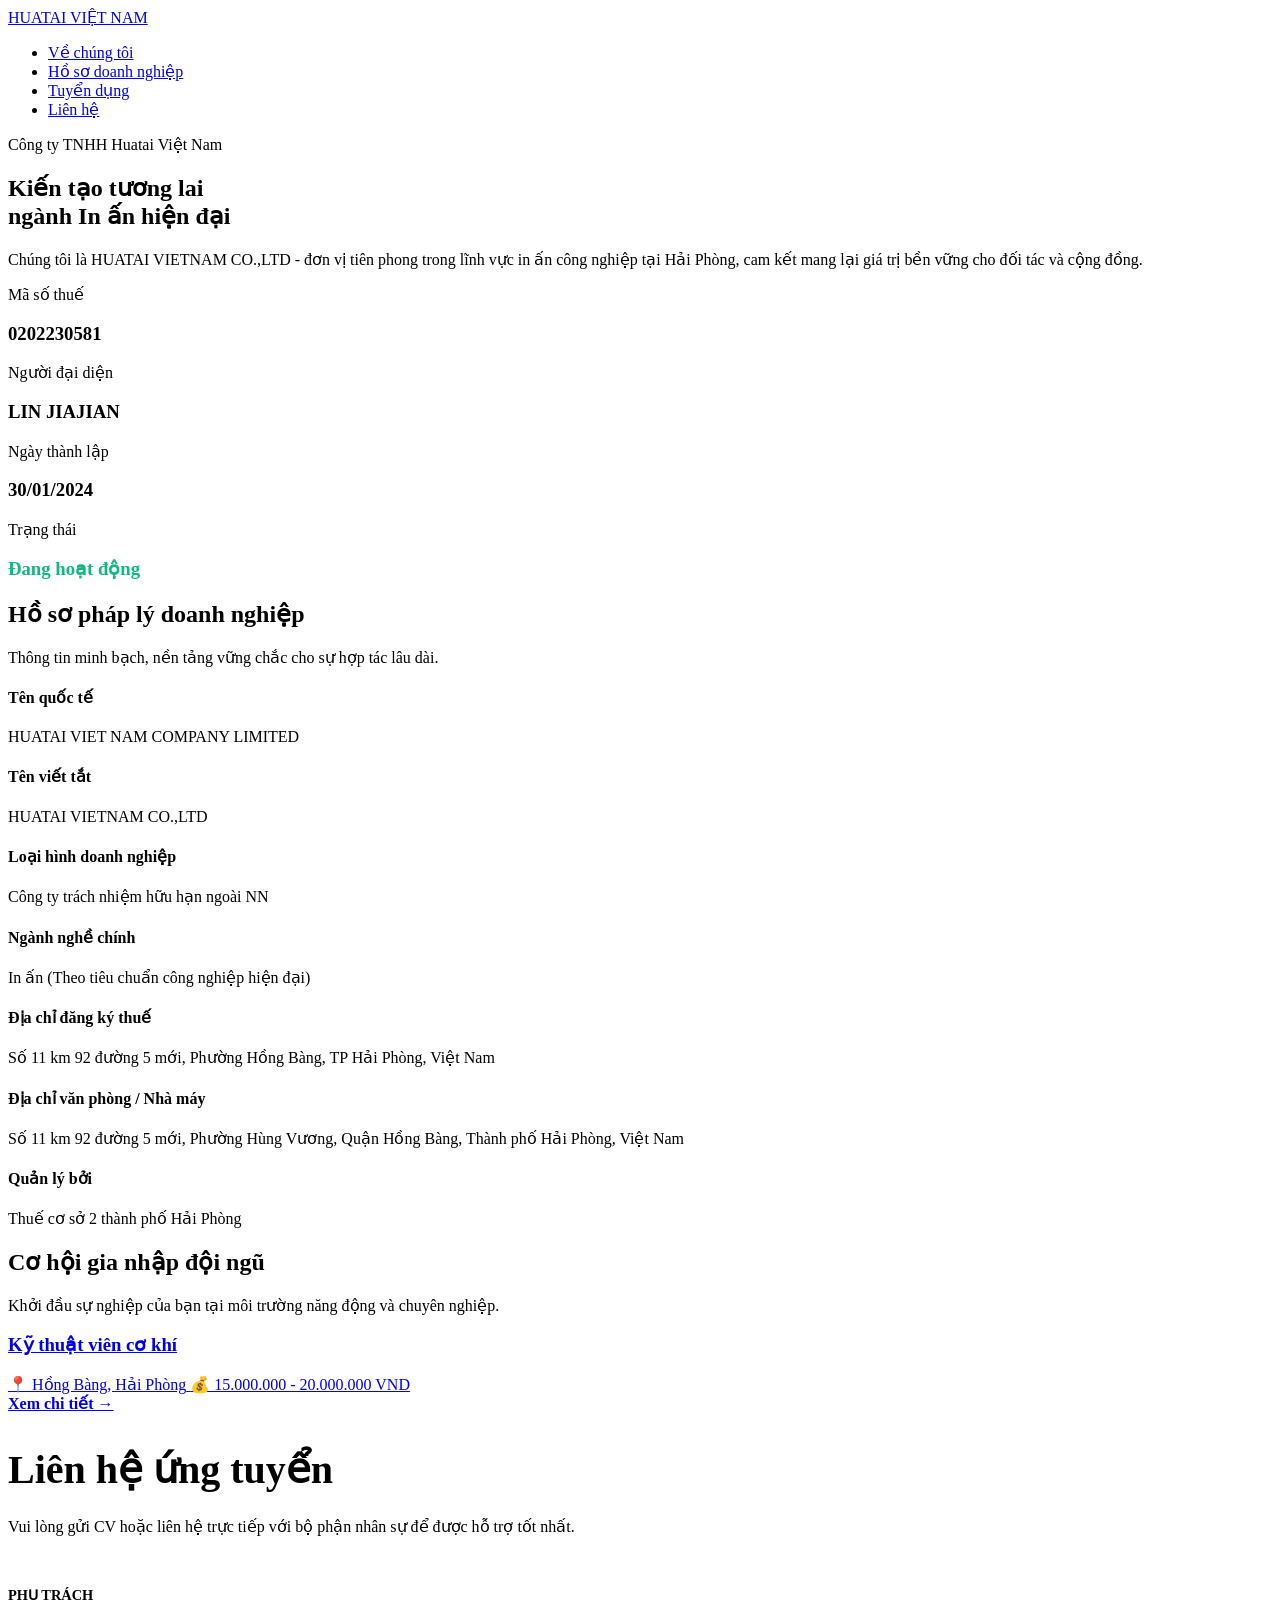
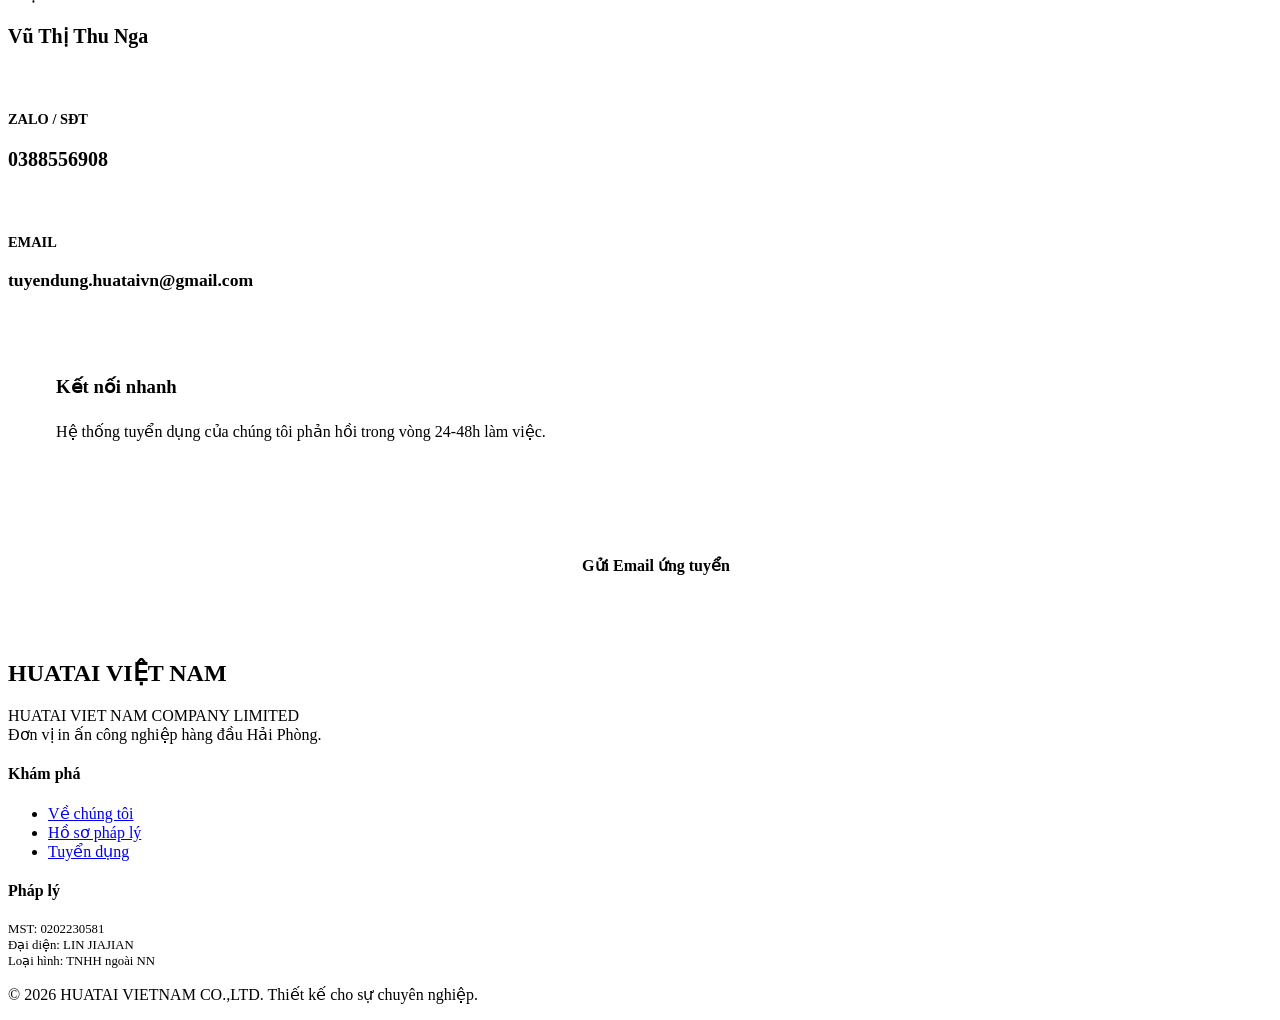
==== index.html @ b6179d38 "Add files via upload" ====
<!DOCTYPE html>
<html lang="vi">
<head>
    <meta charset="UTF-8">
    <meta name="viewport" content="width=device-width, initial-scale=1.0">
    <title>HUATAI VIỆT NAM | Công nghệ In ấn & Tuyển dụng</title>
    <link rel="stylesheet" href="assets/css/style.css">
</head>
<body>
    <header>
        <div class="container">
            <nav>
                <a href="index.html" class="logo">HUATAI VIỆT NAM</a>
                <ul class="nav-links">
                    <li><a href="#about">Về chúng tôi</a></li>
                    <li><a href="#profile">Hồ sơ doanh nghiệp</a></li>
                    <li><a href="#careers">Tuyển dụng</a></li>
                    <li><a href="#contact">Liên hệ</a></li>
                </ul>
            </nav>
        </div>
    </header>

    <main>
        <!-- Hero Section -->
        <section class="hero">
            <div class="container">
                <div class="badge">Công ty TNHH Huatai Việt Nam</div>
                <h1>Kiến tạo tương lai<br>ngành In ấn hiện đại</h1>
                <p>Chúng tôi là HUATAI VIETNAM CO.,LTD - đơn vị tiên phong trong lĩnh vực in ấn công nghiệp tại Hải Phòng, cam kết mang lại giá trị bền vững cho đối tác và cộng đồng.</p>
                
                <div class="bento-grid">
                    <div class="bento-item">
                        <span>Mã số thuế</span>
                        <h3>0202230581</h3>
                    </div>
                    <div class="bento-item">
                        <span>Người đại diện</span>
                        <h3>LIN JIAJIAN</h3>
                    </div>
                    <div class="bento-item">
                        <span>Ngày thành lập</span>
                        <h3>30/01/2024</h3>
                    </div>
                    <div class="bento-item">
                        <span>Trạng thái</span>
                        <h3 style="color: #10b981;">Đang hoạt động</h3>
                    </div>
                </div>
            </div>
        </section>

        <!-- Company Profile (Bento/Modern Style) -->
        <section id="profile" style="background: var(--bg-soft);">
            <div class="container">
                <div class="section-header">
                    <h2>Hồ sơ pháp lý doanh nghiệp</h2>
                    <p>Thông tin minh bạch, nền tảng vững chắc cho sự hợp tác lâu dài.</p>
                </div>

                <div class="info-layout">
                    <div class="info-content">
                        <div class="info-box">
                            <h4>Tên quốc tế</h4>
                            <p>HUATAI VIET NAM COMPANY LIMITED</p>
                        </div>
                        <div class="info-box">
                            <h4>Tên viết tắt</h4>
                            <p>HUATAI VIETNAM CO.,LTD</p>
                        </div>
                        <div class="info-box">
                            <h4>Loại hình doanh nghiệp</h4>
                            <p>Công ty trách nhiệm hữu hạn ngoài NN</p>
                        </div>
                        <div class="info-box">
                            <h4>Ngành nghề chính</h4>
                            <p>In ấn (Theo tiêu chuẩn công nghiệp hiện đại)</p>
                        </div>
                    </div>
                    
                    <div class="info-content">
                        <div class="info-box">
                            <h4>Địa chỉ đăng ký thuế</h4>
                            <p>Số 11 km 92 đường 5 mới, Phường Hồng Bàng, TP Hải Phòng, Việt Nam</p>
                        </div>
                        <div class="info-box">
                            <h4>Địa chỉ văn phòng / Nhà máy</h4>
                            <p>Số 11 km 92 đường 5 mới, Phường Hùng Vương, Quận Hồng Bàng, Thành phố Hải Phòng, Việt Nam</p>
                        </div>
                        <div class="info-box">
                            <h4>Quản lý bởi</h4>
                            <p>Thuế cơ sở 2 thành phố Hải Phòng</p>
                        </div>
                    </div>
                </div>
            </div>
        </section>

        <!-- Careers Section -->
        <section id="careers">
            <div class="container">
                <div class="section-header">
                    <h2>Cơ hội gia nhập đội ngũ</h2>
                    <p>Khởi đầu sự nghiệp của bạn tại môi trường năng động và chuyên nghiệp.</p>
                </div>

                <div class="job-cards">
                    <a href="jobs/ky-thuat-vien-co-khi.html" class="job-link">
                        <div class="job-main">
                            <h3>Kỹ thuật viên cơ khí</h3>
                            <div class="job-details">
                                <span>📍 Hồng Bàng, Hải Phòng</span>
                                <span>💰 15.000.000 - 20.000.000 VND</span>
                            </div>
                        </div>
                        <div style="color: var(--accent); font-weight: 700;">Xem chi tiết &rarr;</div>
                    </a>
                    <!-- Placeholder for future jobs -->
                </div>
            </div>
        </section>

        <!-- Contact Section -->
        <section id="contact" style="background: var(--bg-soft);">
            <div class="container">
                <div class="info-layout">
                    <div>
                        <h2 style="font-size: 2.5rem; margin-bottom: 1.5rem;">Liên hệ ứng tuyển</h2>
                        <p style="color: var(--text-muted); margin-bottom: 2rem;">Vui lòng gửi CV hoặc liên hệ trực tiếp với bộ phận nhân sự để được hỗ trợ tốt nhất.</p>
                        
                        <div style="display: grid; gap: 1.5rem;">
                            <div>
                                <h4 style="font-size: 0.9rem; color: var(--accent); text-transform: uppercase;">Phụ trách</h4>
                                <p style="font-size: 1.25rem; font-weight: 700;">Vũ Thị Thu Nga</p>
                            </div>
                            <div>
                                <h4 style="font-size: 0.9rem; color: var(--accent); text-transform: uppercase;">Zalo / SĐT</h4>
                                <p style="font-size: 1.25rem; font-weight: 700;">0388556908</p>
                            </div>
                            <div>
                                <h4 style="font-size: 0.9rem; color: var(--accent); text-transform: uppercase;">Email</h4>
                                <p style="font-size: 1.1rem; font-weight: 600;">tuyendung.huataivn@gmail.com</p>
                            </div>
                        </div>
                    </div>
                    
                    <div style="background: var(--bg-white); padding: 3rem; border-radius: 2rem; border: 1px solid var(--border); box-shadow: var(--shadow-xl);">
                        <h3 style="margin-bottom: 1.5rem;">Kết nối nhanh</h3>
                        <p style="margin-bottom: 2rem; color: var(--text-muted);">Hệ thống tuyển dụng của chúng tôi phản hồi trong vòng 24-48h làm việc.</p>
                        <a href="https://zalo.me/0388556908" style="display: block; width: 100%; text-align: center; background: var(--accent); color: white; padding: 1rem; border-radius: 1rem; text-decoration: none; font-weight: 700; margin-bottom: 1rem; box-shadow: var(--shadow-sm); transition: all 0.3s ease;">Nhắn tin qua Zalo</a>
                        <a href="mailto:tuyendung.huataivn@gmail.com" style="display: block; width: 100%; text-align: center; border: 2px solid var(--border); color: var(--primary); padding: 1rem; border-radius: 1rem; text-decoration: none; font-weight: 700;">Gửi Email ứng tuyển</a>
                    </div>
                </div>
            </div>
        </section>
    </main>

    <footer>
        <div class="container">
            <div class="footer-top">
                <div>
                    <h2>HUATAI VIỆT NAM</h2>
                    <p>HUATAI VIET NAM COMPANY LIMITED<br>Đơn vị in ấn công nghiệp hàng đầu Hải Phòng.</p>
                </div>
                <div>
                    <h4>Khám phá</h4>
                    <ul>
                        <li><a href="#about">Về chúng tôi</a></li>
                        <li><a href="#profile">Hồ sơ pháp lý</a></li>
                        <li><a href="#careers">Tuyển dụng</a></li>
                    </ul>
                </div>
                <div>
                    <h4>Pháp lý</h4>
                    <p style="font-size: 0.8rem;">MST: 0202230581<br>Đại diện: LIN JIAJIAN<br>Loại hình: TNHH ngoài NN</p>
                </div>
            </div>
            <div class="footer-bottom">
                <p>&copy; 2026 HUATAI VIETNAM CO.,LTD. Thiết kế cho sự chuyên nghiệp.</p>
            </div>
        </div>
    </footer>
</body>
</html>
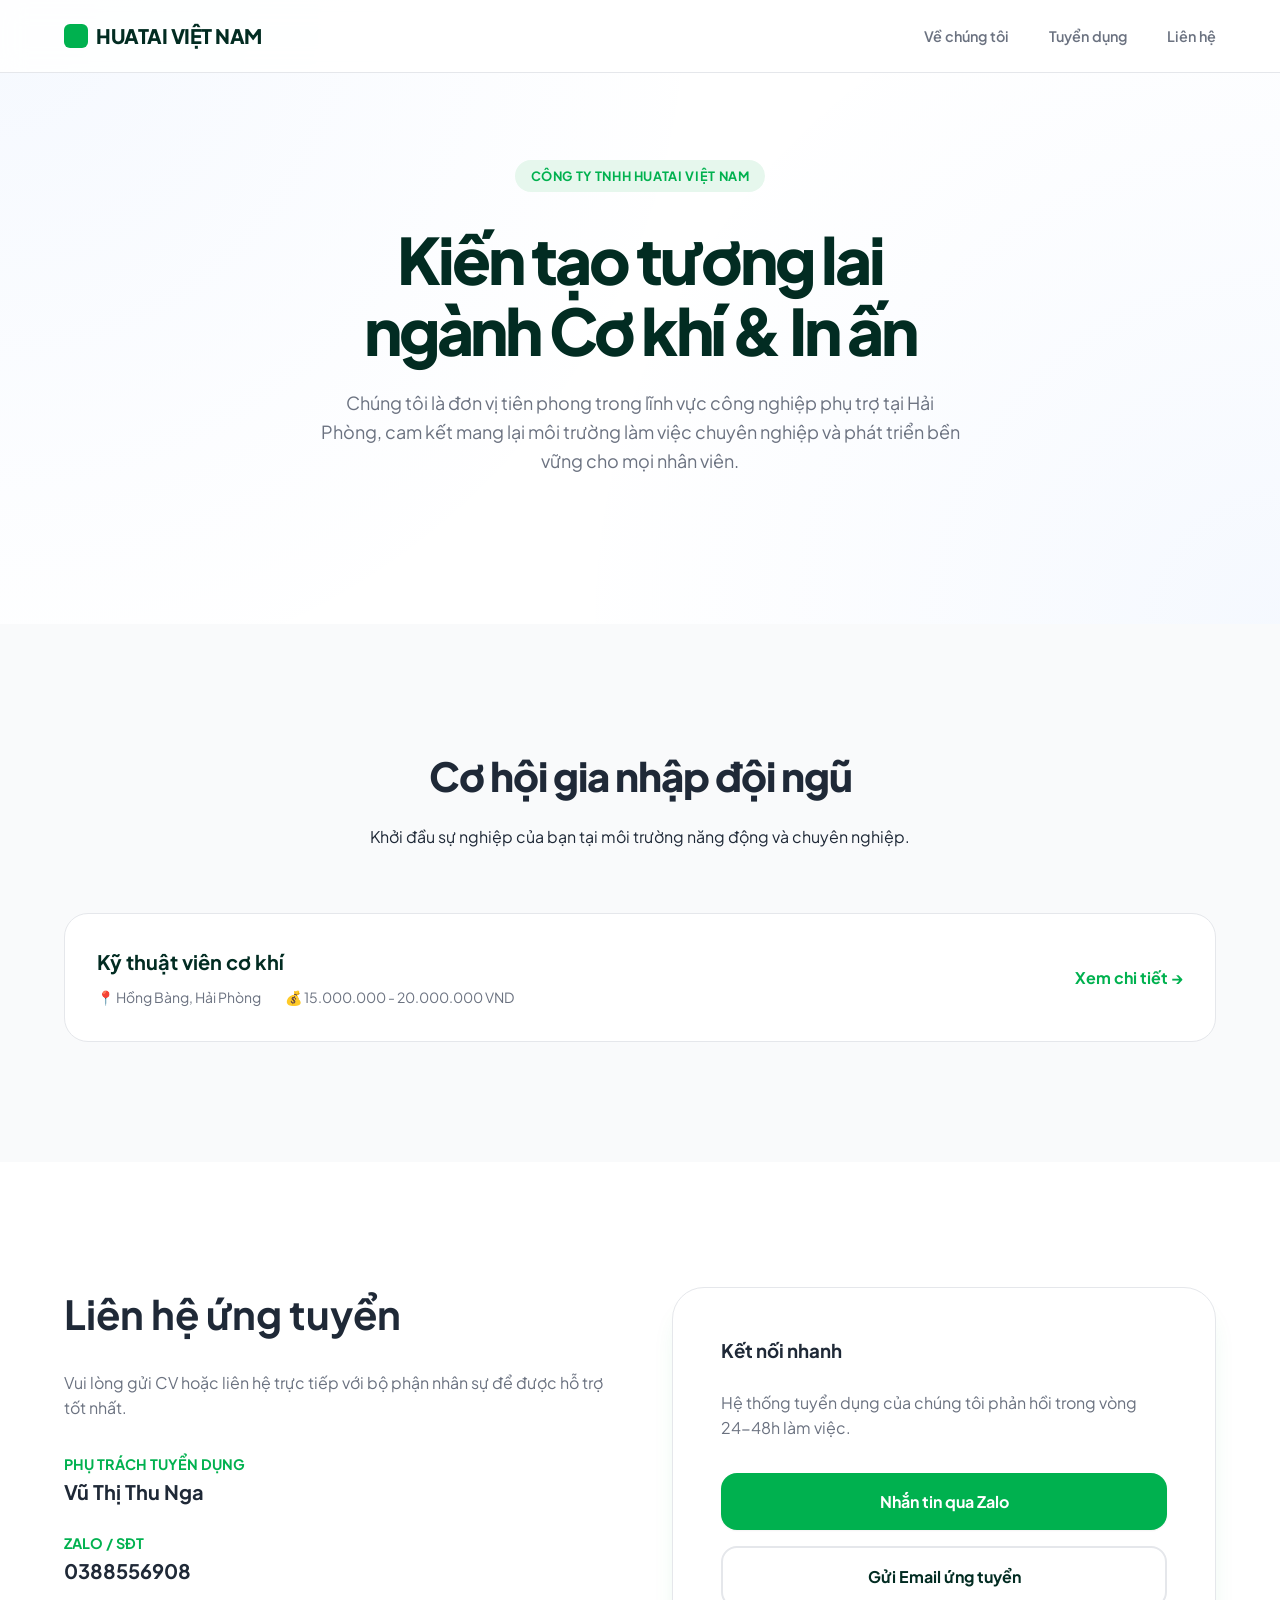
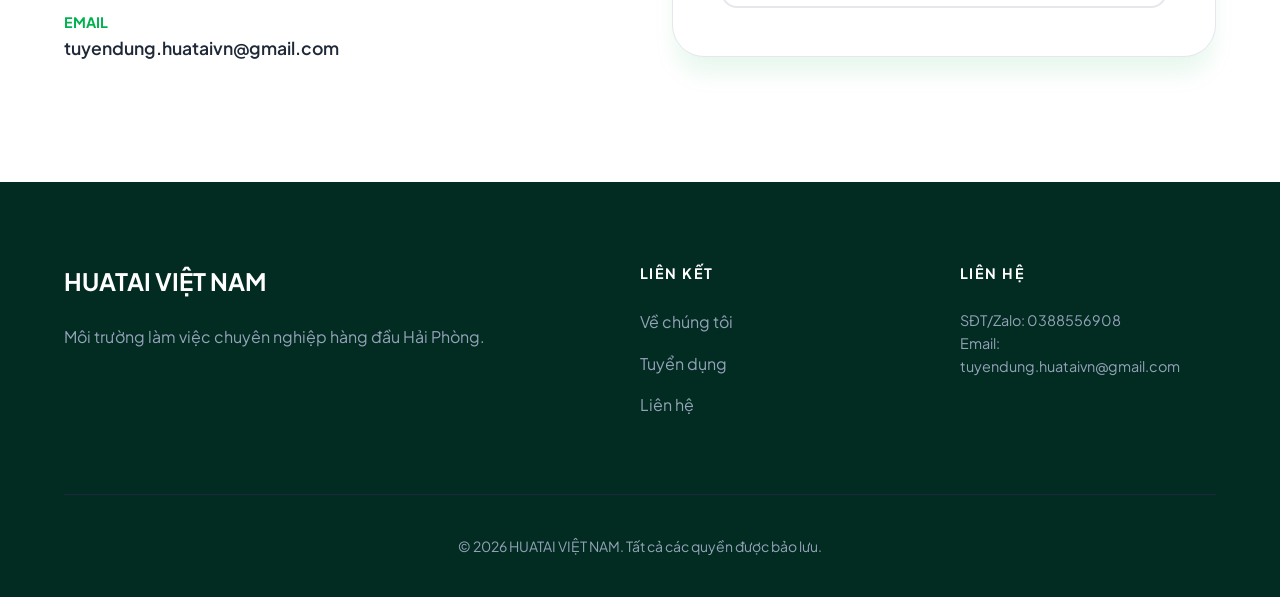
==== commit a0e42eb5: "Update index.html" ====
--- a/index.html
+++ b/index.html
@@ -3,7 +3,7 @@
 <head>
     <meta charset="UTF-8">
     <meta name="viewport" content="width=device-width, initial-scale=1.0">
-    <title>HUATAI VIỆT NAM | Công nghệ In ấn & Tuyển dụng</title>
+    <title>HUATAI VIỆT NAM | Tuyển dụng</title>
     <link rel="stylesheet" href="assets/css/style.css">
 </head>
 <body>
@@ -13,7 +13,6 @@
                 <a href="index.html" class="logo">HUATAI VIỆT NAM</a>
                 <ul class="nav-links">
                     <li><a href="#about">Về chúng tôi</a></li>
-                    <li><a href="#profile">Hồ sơ doanh nghiệp</a></li>
                     <li><a href="#careers">Tuyển dụng</a></li>
                     <li><a href="#contact">Liên hệ</a></li>
                 </ul>
@@ -23,81 +22,16 @@
 
     <main>
         <!-- Hero Section -->
-        <section class="hero">
+        <section class="hero" id="about">
             <div class="container">
                 <div class="badge">Công ty TNHH Huatai Việt Nam</div>
-                <h1>Kiến tạo tương lai<br>ngành In ấn hiện đại</h1>
-                <p>Chúng tôi là HUATAI VIETNAM CO.,LTD - đơn vị tiên phong trong lĩnh vực in ấn công nghiệp tại Hải Phòng, cam kết mang lại giá trị bền vững cho đối tác và cộng đồng.</p>
-                
-                <div class="bento-grid">
-                    <div class="bento-item">
-                        <span>Mã số thuế</span>
-                        <h3>0202230581</h3>
-                    </div>
-                    <div class="bento-item">
-                        <span>Người đại diện</span>
-                        <h3>LIN JIAJIAN</h3>
-                    </div>
-                    <div class="bento-item">
-                        <span>Ngày thành lập</span>
-                        <h3>30/01/2024</h3>
-                    </div>
-                    <div class="bento-item">
-                        <span>Trạng thái</span>
-                        <h3 style="color: #10b981;">Đang hoạt động</h3>
-                    </div>
-                </div>
-            </div>
-        </section>
-
-        <!-- Company Profile (Bento/Modern Style) -->
-        <section id="profile" style="background: var(--bg-soft);">
-            <div class="container">
-                <div class="section-header">
-                    <h2>Hồ sơ pháp lý doanh nghiệp</h2>
-                    <p>Thông tin minh bạch, nền tảng vững chắc cho sự hợp tác lâu dài.</p>
-                </div>
-
-                <div class="info-layout">
-                    <div class="info-content">
-                        <div class="info-box">
-                            <h4>Tên quốc tế</h4>
-                            <p>HUATAI VIET NAM COMPANY LIMITED</p>
-                        </div>
-                        <div class="info-box">
-                            <h4>Tên viết tắt</h4>
-                            <p>HUATAI VIETNAM CO.,LTD</p>
-                        </div>
-                        <div class="info-box">
-                            <h4>Loại hình doanh nghiệp</h4>
-                            <p>Công ty trách nhiệm hữu hạn ngoài NN</p>
-                        </div>
-                        <div class="info-box">
-                            <h4>Ngành nghề chính</h4>
-                            <p>In ấn (Theo tiêu chuẩn công nghiệp hiện đại)</p>
-                        </div>
-                    </div>
-                    
-                    <div class="info-content">
-                        <div class="info-box">
-                            <h4>Địa chỉ đăng ký thuế</h4>
-                            <p>Số 11 km 92 đường 5 mới, Phường Hồng Bàng, TP Hải Phòng, Việt Nam</p>
-                        </div>
-                        <div class="info-box">
-                            <h4>Địa chỉ văn phòng / Nhà máy</h4>
-                            <p>Số 11 km 92 đường 5 mới, Phường Hùng Vương, Quận Hồng Bàng, Thành phố Hải Phòng, Việt Nam</p>
-                        </div>
-                        <div class="info-box">
-                            <h4>Quản lý bởi</h4>
-                            <p>Thuế cơ sở 2 thành phố Hải Phòng</p>
-                        </div>
-                    </div>
-                </div>
+                <h1>Kiến tạo tương lai<br>ngành Cơ khí & In ấn</h1>
+                <p>Chúng tôi là đơn vị tiên phong trong lĩnh vực công nghiệp phụ trợ tại Hải Phòng, cam kết mang lại môi trường làm việc chuyên nghiệp và phát triển bền vững cho mọi nhân viên.</p>
             </div>
         </section>
 
         <!-- Careers Section -->
-        <section id="careers">
+        <section id="careers" style="background: var(--bg-soft);">
             <div class="container">
                 <div class="section-header">
                     <h2>Cơ hội gia nhập đội ngũ</h2>
@@ -115,13 +49,12 @@
                         </div>
                         <div style="color: var(--accent); font-weight: 700;">Xem chi tiết &rarr;</div>
                     </a>
-                    <!-- Placeholder for future jobs -->
                 </div>
             </div>
         </section>
 
         <!-- Contact Section -->
-        <section id="contact" style="background: var(--bg-soft);">
+        <section id="contact">
             <div class="container">
                 <div class="info-layout">
                     <div>
@@ -130,7 +63,7 @@
                         
                         <div style="display: grid; gap: 1.5rem;">
                             <div>
-                                <h4 style="font-size: 0.9rem; color: var(--accent); text-transform: uppercase;">Phụ trách</h4>
+                                <h4 style="font-size: 0.9rem; color: var(--accent); text-transform: uppercase;">Phụ trách tuyển dụng</h4>
                                 <p style="font-size: 1.25rem; font-weight: 700;">Vũ Thị Thu Nga</p>
                             </div>
                             <div>
@@ -160,23 +93,23 @@
             <div class="footer-top">
                 <div>
                     <h2>HUATAI VIỆT NAM</h2>
-                    <p>HUATAI VIET NAM COMPANY LIMITED<br>Đơn vị in ấn công nghiệp hàng đầu Hải Phòng.</p>
+                    <p>Môi trường làm việc chuyên nghiệp hàng đầu Hải Phòng.</p>
                 </div>
                 <div>
-                    <h4>Khám phá</h4>
+                    <h4>Liên kết</h4>
                     <ul>
                         <li><a href="#about">Về chúng tôi</a></li>
-                        <li><a href="#profile">Hồ sơ pháp lý</a></li>
                         <li><a href="#careers">Tuyển dụng</a></li>
+                        <li><a href="#contact">Liên hệ</a></li>
                     </ul>
                 </div>
                 <div>
-                    <h4>Pháp lý</h4>
-                    <p style="font-size: 0.8rem;">MST: 0202230581<br>Đại diện: LIN JIAJIAN<br>Loại hình: TNHH ngoài NN</p>
+                    <h4>Liên hệ</h4>
+                    <p style="font-size: 0.9rem;">SĐT/Zalo: 0388556908<br>Email: tuyendung.huataivn@gmail.com</p>
                 </div>
             </div>
             <div class="footer-bottom">
-                <p>&copy; 2026 HUATAI VIETNAM CO.,LTD. Thiết kế cho sự chuyên nghiệp.</p>
+                <p>&copy; 2026 HUATAI VIỆT NAM. Tất cả các quyền được bảo lưu.</p>
             </div>
         </div>
     </footer>
--- a/assets/css/style.css
+++ b/assets/css/style.css
@@ -0,0 +1,324 @@
+@import url('https://fonts.googleapis.com/css2?family=Plus+Jakarta+Sans:wght@300;400;500;600;700;800&display=swap');
+
+:root {
+  --primary: #022c22;
+  --accent: #00b14f;
+  --accent-soft: #e6f7ed;
+  --text-main: #1f2937;
+  --text-muted: #6b7280;
+  --bg-white: #ffffff;
+  --bg-soft: #f9fafb;
+  --glass: rgba(255, 255, 255, 0.85);
+  --border: #e5e7eb;
+  --shadow-sm: 0 1px 2px 0 rgba(0, 0, 0, 0.05);
+  --shadow-md: 0 4px 6px -1px rgba(0, 0, 0, 0.1);
+  --shadow-xl: 0 20px 25px -5px rgba(0, 177, 79, 0.1);
+}
+
+* {
+  margin: 0;
+  padding: 0;
+  box-sizing: border-box;
+}
+
+body {
+  font-family: 'Plus Jakarta Sans', sans-serif;
+  color: var(--text-main);
+  background-color: var(--bg-white);
+  line-height: 1.6;
+  overflow-x: hidden;
+}
+
+.container {
+  max-width: 1200px;
+  margin: 0 auto;
+  padding: 0 1.5rem;
+}
+
+/* Glassmorphism Header */
+header {
+  position: fixed;
+  top: 0;
+  left: 0;
+  width: 100%;
+  z-index: 1000;
+  background: var(--glass);
+  backdrop-filter: blur(12px);
+  -webkit-backdrop-filter: blur(12px);
+  border-bottom: 1px solid var(--border);
+}
+
+nav {
+  display: flex;
+  justify-content: space-between;
+  align-items: center;
+  height: 72px;
+}
+
+.logo {
+  font-size: 1.25rem;
+  font-weight: 800;
+  color: var(--primary);
+  text-decoration: none;
+  letter-spacing: -0.025em;
+  display: flex;
+  align-items: center;
+  gap: 8px;
+}
+
+.logo::before {
+  content: '';
+  width: 24px;
+  height: 24px;
+  background: var(--accent);
+  border-radius: 6px;
+}
+
+.nav-links {
+  display: flex;
+  gap: 2.5rem;
+  list-style: none;
+}
+
+.nav-links a {
+  text-decoration: none;
+  color: var(--text-muted);
+  font-weight: 600;
+  font-size: 0.9rem;
+  transition: all 0.3s ease;
+}
+
+.nav-links a:hover {
+  color: var(--accent);
+}
+
+/* Hero Section - Gradient Mesh Style */
+.hero {
+  padding: 160px 0 100px;
+  background: 
+    radial-gradient(circle at 0% 0%, rgba(59, 130, 246, 0.05) 0%, transparent 50%),
+    radial-gradient(circle at 100% 100%, rgba(59, 130, 246, 0.05) 0%, transparent 50%);
+  text-align: center;
+  position: relative;
+}
+
+.badge {
+  display: inline-flex;
+  align-items: center;
+  padding: 6px 16px;
+  background: var(--accent-soft);
+  color: var(--accent);
+  border-radius: 9999px;
+  font-size: 0.8rem;
+  font-weight: 700;
+  margin-bottom: 2rem;
+  text-transform: uppercase;
+  letter-spacing: 0.05em;
+}
+
+.hero h1 {
+  font-size: clamp(2.5rem, 5vw, 4rem);
+  font-weight: 800;
+  line-height: 1.1;
+  color: var(--primary);
+  margin-bottom: 1.5rem;
+  letter-spacing: -0.05em;
+}
+
+.hero p {
+  font-size: 1.125rem;
+  color: var(--text-muted);
+  max-width: 650px;
+  margin: 0 auto 3rem;
+}
+
+/* Bento Grid for Stats */
+.bento-grid {
+  display: grid;
+  grid-template-columns: repeat(4, 1fr);
+  gap: 1.5rem;
+  margin-top: 4rem;
+}
+
+.bento-item {
+  background: var(--bg-soft);
+  padding: 1.5rem;
+  border-radius: 1.25rem;
+  border: 1px solid var(--border);
+  text-align: left;
+  transition: all 0.3s cubic-bezier(0.4, 0, 0.2, 1);
+}
+
+.bento-item:hover {
+  transform: translateY(-8px);
+  background: var(--bg-white);
+  box-shadow: var(--shadow-xl);
+  border-color: var(--accent);
+}
+
+.bento-item span {
+  display: block;
+  font-size: 0.75rem;
+  color: var(--text-muted);
+  font-weight: 700;
+  text-transform: uppercase;
+  margin-bottom: 0.75rem;
+}
+
+.bento-item h3 {
+  font-size: 1.125rem;
+  font-weight: 700;
+  color: var(--primary);
+}
+
+/* Section Headings */
+section {
+  padding: 120px 0;
+}
+
+.section-header {
+  text-align: center;
+  margin-bottom: 4rem;
+}
+
+.section-header h2 {
+  font-size: 2.5rem;
+  font-weight: 800;
+  letter-spacing: -0.025em;
+  margin-bottom: 1rem;
+}
+
+/* Info Cards Layout */
+.info-layout {
+  display: grid;
+  grid-template-columns: 1fr 1fr;
+  gap: 4rem;
+  align-items: center;
+}
+
+.info-content {
+  display: grid;
+  gap: 2rem;
+}
+
+.info-box {
+  padding: 2rem;
+  background: var(--bg-soft);
+  border-radius: 1.5rem;
+  border-left: 4px solid var(--accent);
+}
+
+.info-box h4 {
+  margin-bottom: 0.5rem;
+  color: var(--accent);
+  font-size: 0.9rem;
+  font-weight: 800;
+}
+
+/* Modern Job Cards */
+.job-cards {
+  display: grid;
+  gap: 1.5rem;
+}
+
+.job-link {
+  display: flex;
+  align-items: center;
+  justify-content: space-between;
+  padding: 2rem;
+  background: var(--bg-white);
+  border: 1px solid var(--border);
+  border-radius: 1.5rem;
+  text-decoration: none;
+  transition: all 0.3s ease;
+}
+
+.job-link:hover {
+  border-color: var(--accent);
+  box-shadow: var(--shadow-md);
+  transform: scale(1.01);
+}
+
+.job-main h3 {
+  color: var(--primary);
+  font-size: 1.25rem;
+  margin-bottom: 0.5rem;
+}
+
+.job-details {
+  display: flex;
+  gap: 1.5rem;
+  color: var(--text-muted);
+  font-size: 0.875rem;
+}
+
+.job-details span {
+  display: flex;
+  align-items: center;
+  gap: 6px;
+}
+
+/* Footer Section */
+footer {
+  background: var(--primary);
+  color: #94a3b8;
+  padding: 80px 0 40px;
+}
+
+.footer-top {
+  display: grid;
+  grid-template-columns: 2fr 1fr 1fr;
+  gap: 4rem;
+  margin-bottom: 60px;
+}
+
+.footer-top h2 {
+  color: var(--bg-white);
+  margin-bottom: 1.5rem;
+}
+
+.footer-top h4 {
+  color: var(--bg-white);
+  margin-bottom: 1.5rem;
+  font-size: 0.9rem;
+  text-transform: uppercase;
+  letter-spacing: 0.1em;
+}
+
+.footer-top ul {
+  list-style: none;
+}
+
+.footer-top li {
+  margin-bottom: 1rem;
+}
+
+.footer-top a {
+  color: inherit;
+  text-decoration: none;
+  transition: color 0.2s;
+}
+
+.footer-top a:hover {
+  color: var(--bg-white);
+}
+
+.footer-bottom {
+  border-top: 1px solid #1e293b;
+  padding-top: 40px;
+  text-align: center;
+  font-size: 0.875rem;
+}
+
+/* Responsive */
+@media (max-width: 1024px) {
+  .bento-grid { grid-template-columns: repeat(2, 1fr); }
+  .info-layout { grid-template-columns: 1fr; }
+}
+
+@media (max-width: 768px) {
+  .nav-links { display: none; }
+  .hero h1 { font-size: 2.5rem; }
+  .bento-grid { grid-template-columns: 1fr; }
+  .footer-top { grid-template-columns: 1fr; gap: 2.5rem; }
+}
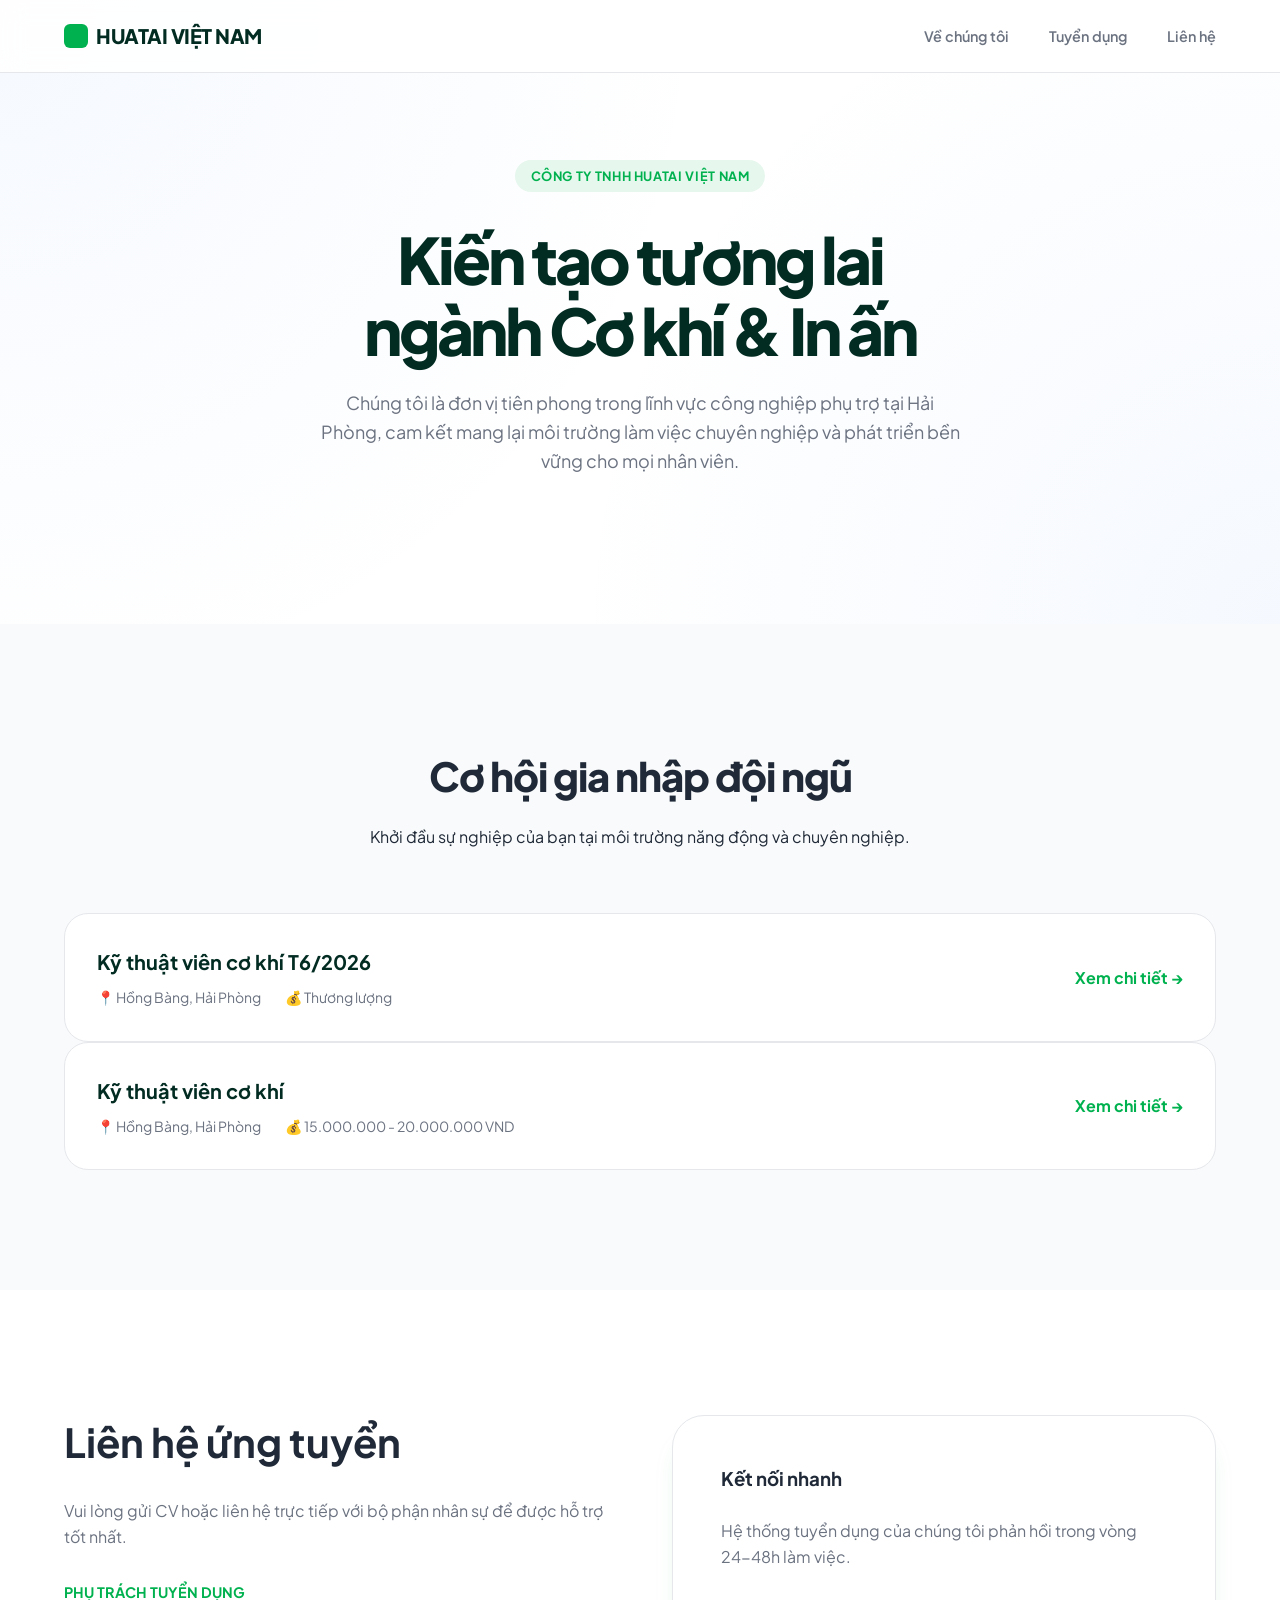
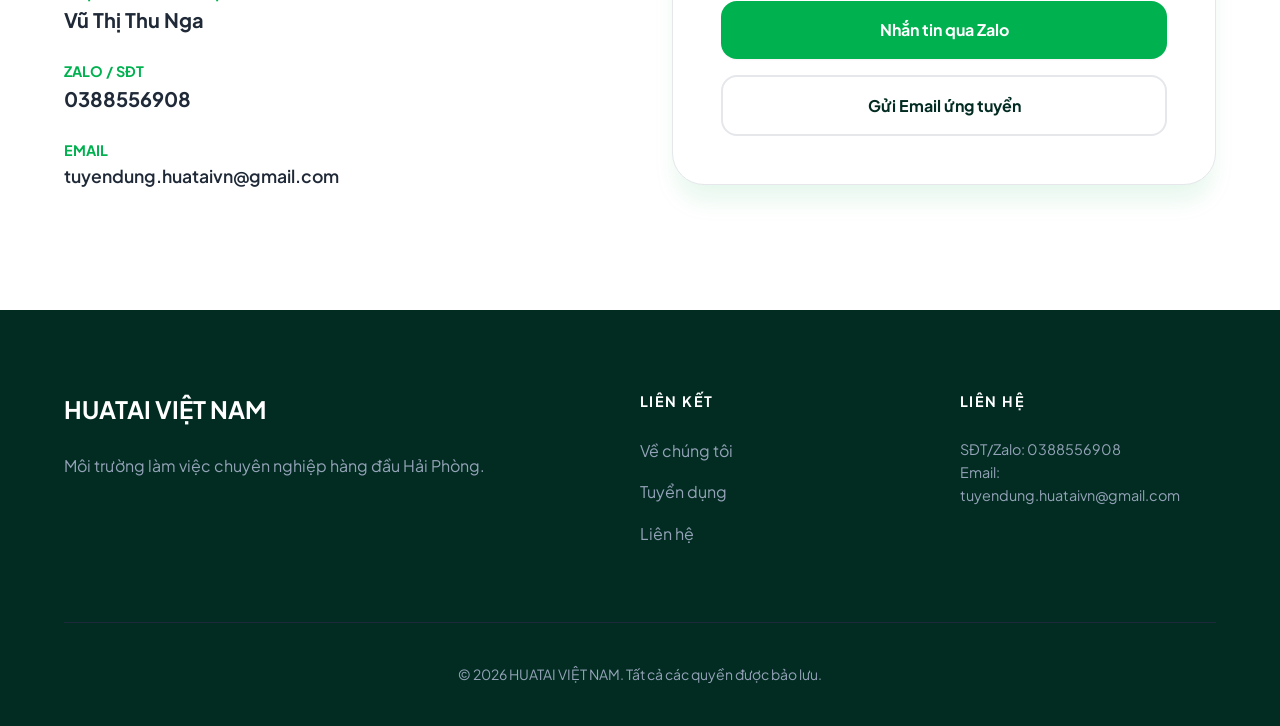
==== commit a57a0d66: "Update index.html" ====
--- a/index.html
+++ b/index.html
@@ -37,7 +37,20 @@
                     <h2>Cơ hội gia nhập đội ngũ</h2>
                     <p>Khởi đầu sự nghiệp của bạn tại môi trường năng động và chuyên nghiệp.</p>
                 </div>
-
+                
+                <div class="job-cards">
+                    <a href="jobs/ky-thuat-vien-co-khi-t6-2026.html" class="job-link">
+                        <div class="job-main">
+                            <h3>Kỹ thuật viên cơ khí T6/2026</h3>
+                            <div class="job-details">
+                                <span>📍 Hồng Bàng, Hải Phòng</span>
+                                <span>💰 Thương lượng</span>
+                            </div>
+                        </div>
+                        <div style="color: var(--accent); font-weight: 700;">Xem chi tiết &rarr;</div>
+                    </a>
+                </div>
+                
                 <div class="job-cards">
                     <a href="jobs/ky-thuat-vien-co-khi.html" class="job-link">
                         <div class="job-main">
